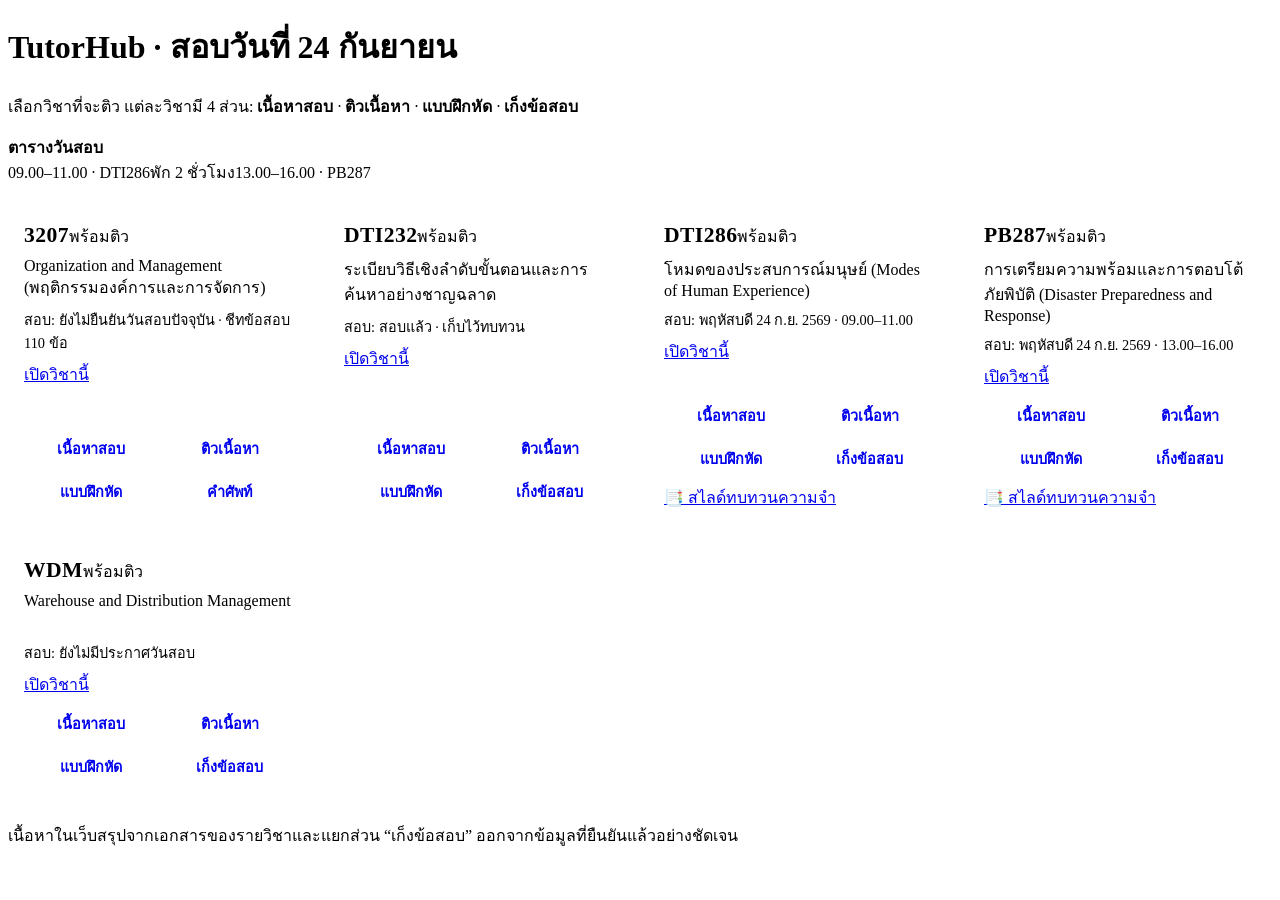
==== index.html @ 60a18660 "Add Organization and Management (3207) subject - New data/om3207.js: 11 study sections, 122 vocab te" ====
<!DOCTYPE html>
<html lang="th">
<head>
<meta charset="utf-8">
<!-- Google tag (gtag.js) -->
<script async src="https://www.googletagmanager.com/gtag/js?id=G-EE4KQJKJ57"></script>
<script>
  window.dataLayer = window.dataLayer || [];
  function gtag(){dataLayer.push(arguments);}
  gtag('js', new Date());

  gtag('config', 'G-EE4KQJKJ57');
</script>
<meta name="viewport" content="width=device-width, initial-scale=1, viewport-fit=cover">
<title>ห้องติวสอบ · เลือกวิชา</title>
<link rel="icon" href="favicon.svg">
<link rel="stylesheet" href="shared/style.css">
<style>
.hero{margin:10px 0 22px}
.grid{display:grid;grid-template-columns:repeat(auto-fit,minmax(300px,1fr));gap:16px}
.card{background:var(--paper);border:1.5px solid var(--ink);border-radius:12px;padding:16px;display:flex;flex-direction:column;gap:8px}
.card.empty{border-style:dashed;border-color:var(--line)}
.code{font-family:var(--mono);font-weight:600;font-size:1.35rem;letter-spacing:.02em}
.name{min-height:2.6em}
.name.missing{color:var(--graphite);font-style:italic}
.meta{font-size:.9rem;color:var(--graphite)}
.feat{display:grid;grid-template-columns:repeat(2,1fr);gap:6px;margin-top:auto}
.feat a{font:inherit;font-size:.9rem;font-weight:600;text-align:center;border:1.5px solid var(--ink);border-radius:8px;padding:7px 4px;text-decoration:none;background:var(--paper)}
.feat a:hover{background:var(--soft)}
.card.empty .feat a{border-color:var(--line);color:var(--graphite)}
.open{align-self:flex-start}
</style>
</head>
<body>
<div class="wrap">
  <div class="hero">
    <h1>TutorHub · สอบวันที่ 24 กันยายน</h1>
    <p class="lead">เลือกวิชาที่จะติว แต่ละวิชามี 4 ส่วน: <b>เนื้อหาสอบ</b> · <b>ติวเนื้อหา</b> · <b>แบบฝึกหัด</b> · <b>เก็งข้อสอบ</b></p>
    <div class="sheet"><b>ตารางวันสอบ</b><div class="row"><span class="chip ready">09.00–11.00 · DTI286</span><span class="hint">พัก 2 ชั่วโมง</span><span class="chip ready">13.00–16.00 · PB287</span></div></div>
  </div>
  <div class="grid" id="grid"></div>
  <p class="hint" style="margin-top:22px">เนื้อหาในเว็บสรุปจากเอกสารของรายวิชาและแยกส่วน “เก็งข้อสอบ” ออกจากข้อมูลที่ยืนยันแล้วอย่างชัดเจน</p>
</div>
<script src="data/subjects.js"></script>
<script>
const g=document.getElementById('grid');
const esc=s=>String(s||'').replace(/[&<>"]/g,c=>({'&':'&amp;','<':'&lt;','>':'&gt;','"':'&quot;'}[c]));
g.innerHTML=(window.SUBJECTS||[]).map(s=>{
  const base=s.custom||`subject.html?s=${encodeURIComponent(s.id)}`;
  const t=s.tabs||{overview:'#overview',study:'#study',practice:'#practice',predict:'#predict'};
  const ready=s.status==='ready';
  return `<article class="card ${ready?'':'empty'}">
    <div class="row" style="margin:0;justify-content:space-between"><span class="code">${esc(s.code)}</span><span class="chip ${ready?'ready':'empty'}">${ready?'พร้อมติว':'รอเนื้อหา'}</span></div>
    <div class="name ${s.name?'':'missing'}">${s.name?esc(s.name):'ยังไม่ได้ใส่ชื่อวิชา'}</div>
    <div class="meta">สอบ: ${s.exam?esc(s.exam):'ยังไม่ระบุ'}</div>
    <a class="btn main open" href="${base}${t.overview}">เปิดวิชานี้</a>
    <nav class="feat" aria-label="ส่วนของ ${esc(s.code)}">
      <a href="${base}${t.overview}">เนื้อหาสอบ</a><a href="${base}${t.study}">ติวเนื้อหา</a><a href="${base}${t.practice}">แบบฝึกหัด</a><a href="${base}${t.predict}">${esc(s.predictLabel||'เก็งข้อสอบ')}</a>
    </nav>
    ${s.reviewPdf?`<a class="memory-link" href="${esc(s.reviewPdf)}" target="_blank" rel="noopener">📑 สไลด์ทบทวนความจำ</a>`:''}
  </article>`}).join('');
</script>
<script src="shared/site-services.js"></script>
</body>
</html>
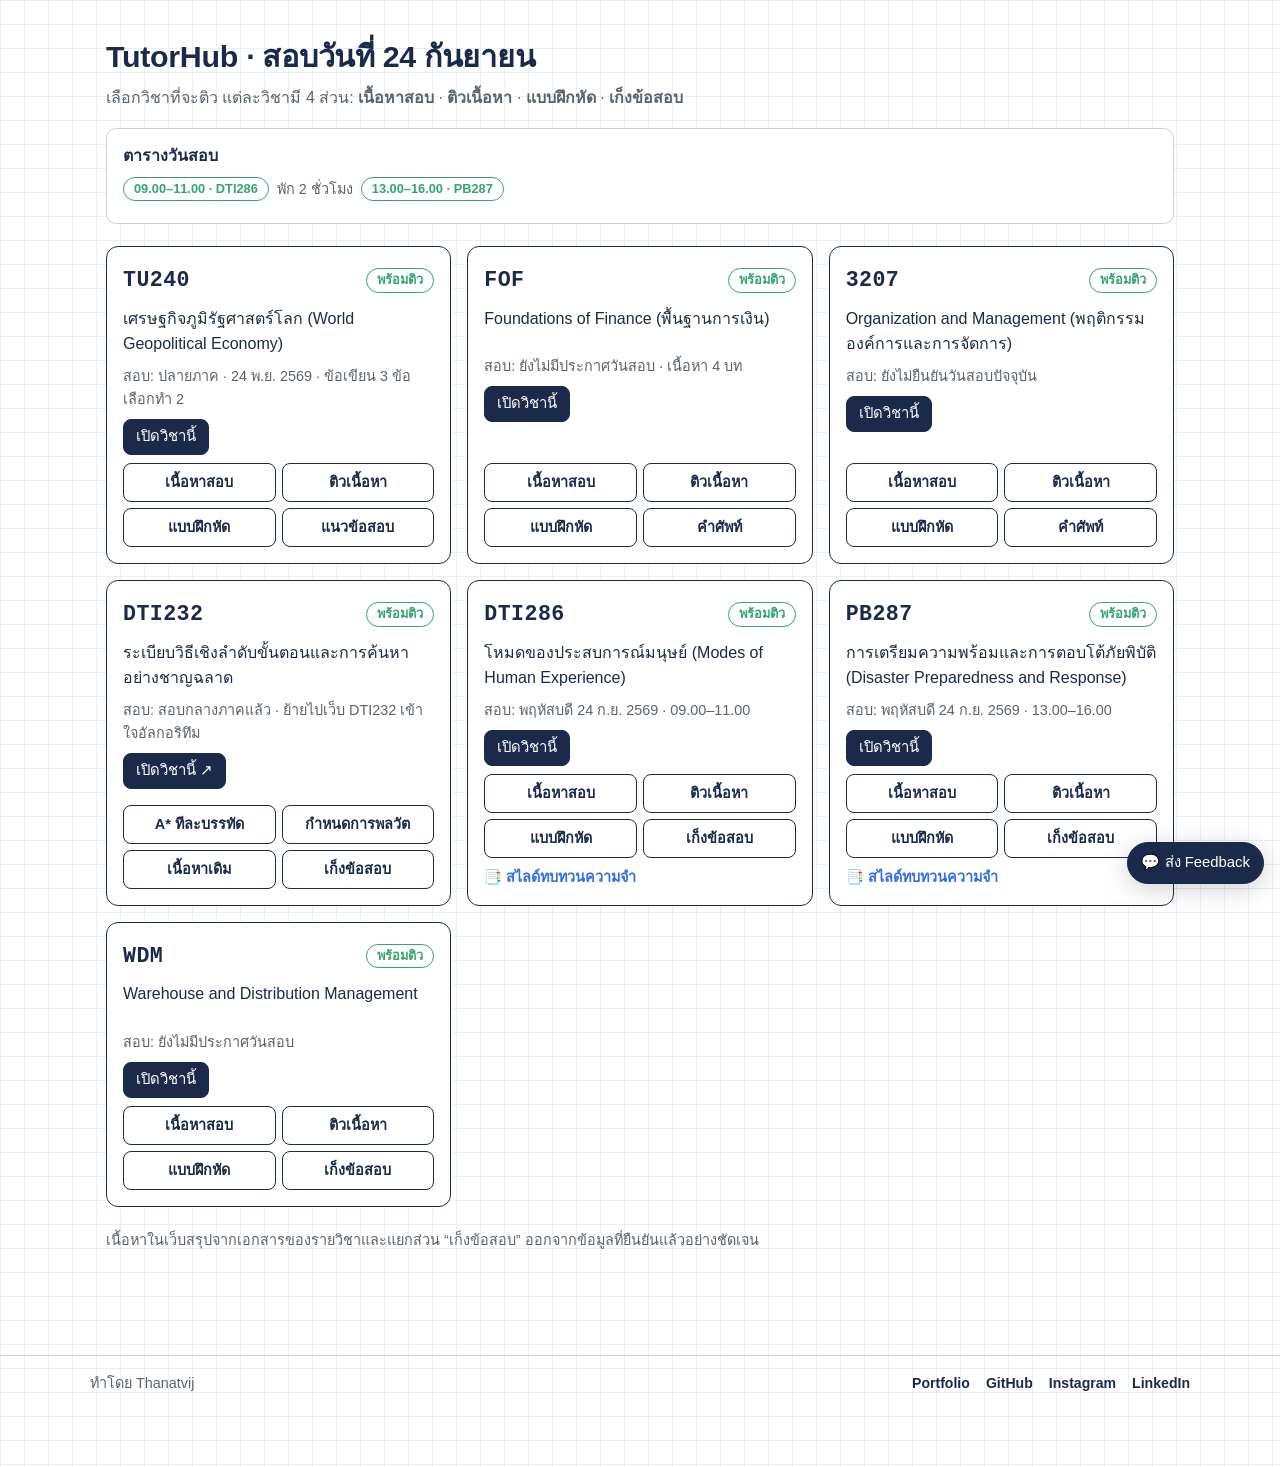
==== commit ff5fdb68: "ย้าย DTI232 ไปเว็บแยก DTI232-learn" ====
--- a/index.html
+++ b/index.html
@@ -46,16 +46,17 @@
 const g=document.getElementById('grid');
 const esc=s=>String(s||'').replace(/[&<>"]/g,c=>({'&':'&amp;','<':'&lt;','>':'&gt;','"':'&quot;'}[c]));
 g.innerHTML=(window.SUBJECTS||[]).map(s=>{
-  const base=s.custom||`subject.html?s=${encodeURIComponent(s.id)}`;
+  const base=s.external||s.custom||`subject.html?s=${encodeURIComponent(s.id)}`;
+  const ext=!!s.external;
   const t=s.tabs||{overview:'#overview',study:'#study',practice:'#practice',predict:'#predict'};
   const ready=s.status==='ready';
   return `<article class="card ${ready?'':'empty'}">
     <div class="row" style="margin:0;justify-content:space-between"><span class="code">${esc(s.code)}</span><span class="chip ${ready?'ready':'empty'}">${ready?'พร้อมติว':'รอเนื้อหา'}</span></div>
     <div class="name ${s.name?'':'missing'}">${s.name?esc(s.name):'ยังไม่ได้ใส่ชื่อวิชา'}</div>
     <div class="meta">สอบ: ${s.exam?esc(s.exam):'ยังไม่ระบุ'}</div>
-    <a class="btn main open" href="${base}${t.overview}">เปิดวิชานี้</a>
+    <a class="btn main open" href="${ext?base:base+t.overview}">เปิดวิชานี้${ext?' ↗':''}</a>
     <nav class="feat" aria-label="ส่วนของ ${esc(s.code)}">
-      <a href="${base}${t.overview}">เนื้อหาสอบ</a><a href="${base}${t.study}">ติวเนื้อหา</a><a href="${base}${t.practice}">แบบฝึกหัด</a><a href="${base}${t.predict}">${esc(s.predictLabel||'เก็งข้อสอบ')}</a>
+      ${s.features?s.features.map(f=>`<a href="${esc(f.href)}">${esc(f.label)}</a>`).join(''):`<a href="${base}${t.overview}">เนื้อหาสอบ</a><a href="${base}${t.study}">ติวเนื้อหา</a><a href="${base}${t.practice}">แบบฝึกหัด</a><a href="${base}${t.predict}">${esc(s.predictLabel||'เก็งข้อสอบ')}</a>`}
     </nav>
     ${s.reviewPdf?`<a class="memory-link" href="${esc(s.reviewPdf)}" target="_blank" rel="noopener">📑 สไลด์ทบทวนความจำ</a>`:''}
   </article>`}).join('');
--- a/shared/style.css
+++ b/shared/style.css
@@ -0,0 +1,108 @@
+@font-face{font-family:Plex;src:url(../fonts/ibm-plex-sans-thai-thai-400-normal.woff2);font-weight:400;unicode-range:U+0E00-0E7F}
+@font-face{font-family:Plex;src:url(../fonts/ibm-plex-sans-thai-thai-600-normal.woff2);font-weight:600;unicode-range:U+0E00-0E7F}
+@font-face{font-family:Plex;src:url(../fonts/ibm-plex-sans-thai-thai-700-normal.woff2);font-weight:700;unicode-range:U+0E00-0E7F}
+@font-face{font-family:Plex;src:url(../fonts/ibm-plex-sans-thai-latin-400-normal.woff2);font-weight:400}
+@font-face{font-family:Plex;src:url(../fonts/ibm-plex-sans-thai-latin-600-normal.woff2);font-weight:600}
+@font-face{font-family:Plex;src:url(../fonts/ibm-plex-sans-thai-latin-700-normal.woff2);font-weight:700}
+@font-face{font-family:PlexMono;src:url(../fonts/ibm-plex-mono-latin-400-normal.woff2);font-weight:400}
+@font-face{font-family:PlexMono;src:url(../fonts/ibm-plex-mono-latin-600-normal.woff2);font-weight:600}
+:root{
+  --paper:#FFFFFF;--grid:#E8EFF8;--ink:#1B2A4A;--graphite:#5A6270;--line:#C9D3E0;--soft:#F3F7FC;
+  --good:#34A56F;--warn:#C2410C;--hi:#FFD84D;--focus:#2F6FEB;
+  --sans:Plex,"Noto Sans Thai","Sukhumvit Set",Tahoma,sans-serif;--mono:PlexMono,ui-monospace,Menlo,Consolas,monospace;
+  box-sizing:border-box;padding-top:env(safe-area-inset-top,0px);padding-bottom:env(safe-area-inset-bottom,0px);
+}
+@media (prefers-color-scheme:dark){:root{--paper:#0F1726;--grid:#17223A;--ink:#E4EAF5;--graphite:#9AA6B8;--line:#2C3A55;--soft:#16213A;--good:#2F9A66;--warn:#FB923C;--hi:#E5B800;--focus:#6FA0FF}}
+*,*::before,*::after{box-sizing:inherit}
+body{margin:0;font-family:var(--sans);color:var(--ink);font-size:16px;line-height:1.6;background-color:var(--paper);
+  background-image:linear-gradient(var(--grid) 1px,transparent 1px),linear-gradient(90deg,var(--grid) 1px,transparent 1px);background-size:24px 24px}
+a{color:inherit}
+.wrap{max-width:1100px;margin:0 auto;padding:22px 16px 60px}
+.top{position:sticky;top:0;z-index:5;background:var(--paper);border-bottom:1.5px solid var(--line)}
+.top .in{max-width:1100px;margin:0 auto;padding:10px 16px;display:flex;gap:6px;flex-wrap:wrap;align-items:center}
+.top .brand{font-weight:700;margin-right:10px;text-decoration:none;white-space:nowrap}
+.top button,.pill{font:inherit;font-size:.92rem;font-weight:600;border:1.5px solid var(--ink);background:var(--paper);color:var(--ink);padding:5px 12px;border-radius:999px;cursor:pointer;text-decoration:none;display:inline-block}
+.top button[aria-selected=true]{background:var(--ink);color:var(--paper)}
+button:focus-visible,a:focus-visible,select:focus-visible,input:focus-visible,summary:focus-visible{outline:3px solid var(--focus);outline-offset:2px}
+h1{font-size:1.9rem;margin:0 0 4px;letter-spacing:-.01em}
+h2{font-size:1.4rem;margin:0 0 6px}
+h3{font-size:1.08rem;margin:0 0 6px}
+h4{font-size:1rem;margin:18px 0 6px;border-left:4px solid var(--focus);padding-left:9px}
+p{margin:7px 0 11px}
+ul,ol{margin:7px 0 13px;padding-left:1.45rem}
+li{margin:3px 0}
+.sec{scroll-margin-top:86px}
+.sec h3{font-size:1.22rem;margin-bottom:10px}
+.sec .t{margin:9px 0 15px}
+.key{background:var(--soft);border-left:5px solid var(--hi);padding:10px 12px;border-radius:6px;margin:10px 0}
+.rule{background:var(--soft);border:1.5px solid var(--line);padding:10px 12px;border-radius:8px;margin:10px 0}
+.formula{font-family:var(--mono);font-weight:600;text-align:center;padding:10px;border:1.5px dashed var(--line);border-radius:8px;margin:10px 0;background:var(--soft)}
+.source-note{font-size:.86rem;color:var(--graphite);border-top:1px solid var(--line);padding-top:8px;margin-top:15px}
+.lead{color:var(--graphite);margin:0 0 18px;max-width:70ch}
+.sheet{background:var(--paper);border:1.5px solid var(--line);border-radius:10px;padding:14px 16px;margin-bottom:14px}
+.hint{color:var(--graphite);font-size:.9rem}
+.btn{font:inherit;font-size:.93rem;border:1.5px solid var(--ink);background:var(--paper);color:var(--ink);padding:5px 12px;border-radius:8px;cursor:pointer;text-decoration:none;display:inline-block}
+.btn.main{background:var(--ink);color:var(--paper)}
+.btn:disabled{opacity:.6;cursor:default}
+.row{display:flex;gap:8px;flex-wrap:wrap;align-items:center;margin:8px 0}
+.chip{display:inline-block;font-size:.8rem;font-weight:600;border-radius:999px;padding:1px 10px;border:1.5px solid var(--line)}
+.chip.ready{border-color:var(--good);color:var(--good)}
+.chip.empty{color:var(--graphite)}
+.chip.high{background:color-mix(in srgb,var(--warn) 18%,transparent);border-color:var(--warn)}
+.chip.mid{background:color-mix(in srgb,var(--hi) 30%,transparent);border-color:var(--hi)}
+.chip.low{color:var(--graphite)}
+.empty-state{border:1.5px dashed var(--line);border-radius:10px;padding:22px;text-align:center;color:var(--graphite)}
+.t{border-collapse:collapse;width:100%;font-size:.93rem}.t th,.t td{border:1px solid var(--line);padding:6px 9px;text-align:left;vertical-align:top}.t th{background:var(--soft);font-weight:600}
+.scroll{overflow-x:auto}
+pre,code{font-family:var(--mono)}
+pre{background:var(--soft);border-radius:8px;padding:10px;overflow-x:auto;font-size:.88rem}
+details{border:1.5px solid var(--line);border-radius:10px;padding:8px 12px;margin:8px 0;background:var(--paper)}
+details summary{cursor:pointer;font-weight:600}
+.site-footer{border-top:1.5px solid var(--line);margin-top:32px;padding:16px 16px calc(72px + env(safe-area-inset-bottom,0px))}
+.site-footer-in{max-width:1100px;margin:0 auto;display:flex;flex-wrap:wrap;gap:10px 18px;align-items:center;justify-content:space-between}
+.site-footer-links{display:flex;gap:16px;flex-wrap:wrap}
+.site-footer-links a{font-size:.88rem;font-weight:600;text-decoration:none;color:var(--ink);border-bottom:1.5px solid transparent}
+.site-footer-links a:hover{border-bottom-color:var(--ink)}
+@media (prefers-reduced-motion:reduce){*{transition:none!important}}
+
+/* Feedback และ Analytics */
+.tutor-feedback{position:fixed;right:max(16px,env(safe-area-inset-right));bottom:max(16px,env(safe-area-inset-bottom));z-index:20;filter:drop-shadow(0 5px 12px rgba(0,0,0,.18))}.tutor-feedback .btn{padding:8px 13px;border-radius:999px}
+.feedback-dialog{width:min(560px,calc(100% - 28px));border:1.5px solid var(--ink);border-radius:14px;padding:0;background:var(--paper);color:var(--ink);box-shadow:0 16px 50px rgba(0,0,0,.3)}.feedback-dialog::backdrop{background:rgba(8,15,30,.66)}
+.feedback-dialog form{padding:18px}.feedback-dialog label{display:block;font-weight:600;margin:12px 0}.feedback-dialog select,.feedback-dialog textarea{display:block;width:100%;margin-top:5px;font:inherit;color:var(--ink);background:var(--paper);border:1.5px solid var(--line);border-radius:8px;padding:8px 10px}.feedback-dialog textarea{resize:vertical}
+.feedback-head{display:flex;gap:12px;align-items:flex-start;justify-content:space-between;border-bottom:1px solid var(--line);padding-bottom:10px}.feedback-head b{font-size:1.12rem}.feedback-head p{font-size:.9rem;color:var(--graphite);margin:2px 0}.feedback-close{border:0;background:transparent;color:var(--ink);font:400 1.8rem/1 var(--sans);cursor:pointer}.feedback-privacy{font-size:.82rem;color:var(--graphite)}.feedback-actions{display:flex;justify-content:flex-end;gap:8px;margin-top:12px}.feedback-status{min-height:1.5em;color:var(--good);font-size:.9rem}.feedback-status b{color:var(--warn)}
+.analytics-consent{position:fixed;left:50%;bottom:max(14px,env(safe-area-inset-bottom));transform:translateX(-50%);z-index:30;width:min(720px,calc(100% - 28px));background:var(--paper);border:1.5px solid var(--ink);border-radius:12px;padding:12px 14px;box-shadow:0 8px 24px rgba(0,0,0,.22);display:flex;gap:16px;align-items:center;justify-content:space-between}.analytics-consent p{margin:2px 0;font-size:.88rem;color:var(--graphite)}.analytics-consent .row{flex-wrap:nowrap}
+@media(max-width:640px){.analytics-consent{align-items:stretch;flex-direction:column}.analytics-consent .row{justify-content:flex-end}.tutor-feedback{bottom:12px;right:12px}}
+#printRoot{display:none}
+.pdfbtn{border-color:var(--focus);color:var(--focus)}
+.memory-link{font-size:.9rem;font-weight:600;text-decoration:none;color:var(--focus);align-self:flex-start}
+.memory-link:hover,.memory-review:hover{text-decoration:underline}
+@media print{
+  @page{size:A4;margin:16mm 14mm 18mm}
+  body.printing{background:#fff!important;color:#111!important;font-family:var(--sans)!important;font-size:11pt;line-height:1.5}
+  body.printing>*:not(#printRoot){display:none!important}
+  body.printing #printRoot{display:block!important;background:#fff!important;color:#111!important;width:100%}
+  body.printing #printRoot .print-head{border-bottom:2px solid #1b2a4a;margin-bottom:9mm;padding-bottom:4mm}
+  body.printing #printRoot .print-head h1{font-size:18pt;margin:0 0 2mm}
+  body.printing #printRoot .print-head p{margin:0;color:#4b5563}
+  body.printing #printRoot .print-code{font-weight:700;color:#2f6feb;letter-spacing:.04em}
+  body.printing #printRoot .print-section{break-before:page;page-break-before:always}
+  body.printing #printRoot .print-section:first-child{break-before:auto;page-break-before:auto}
+  body.printing #printRoot .print-section h2{font-size:16pt;margin:0 0 4mm}
+  body.printing #printRoot .topic{color:#5a6270;font-size:9pt}
+  body.printing #printRoot table,
+  body.printing #printRoot tr,
+  body.printing #printRoot .key,
+  body.printing #printRoot .rule,
+  body.printing #printRoot .formula,
+  body.printing #printRoot pre,
+  body.printing #printRoot details{break-inside:avoid;page-break-inside:avoid}
+  body.printing #printRoot thead{display:table-header-group}
+  body.printing #printRoot .key,
+  body.printing #printRoot .rule,
+  body.printing #printRoot .formula,
+  body.printing #printRoot .t th{background:#f3f7fc!important;-webkit-print-color-adjust:exact;print-color-adjust:exact}
+  body.printing #printRoot a{text-decoration:none;color:#111}
+  body.printing #printRoot .print-page-number{position:fixed;right:0;bottom:-11mm;font-size:9pt;color:#5a6270}
+  body.printing #printRoot .print-page-number::after{content:"หน้า " counter(page)}
+  .tutor-feedback,.feedback-dialog{display:none!important}
+}
